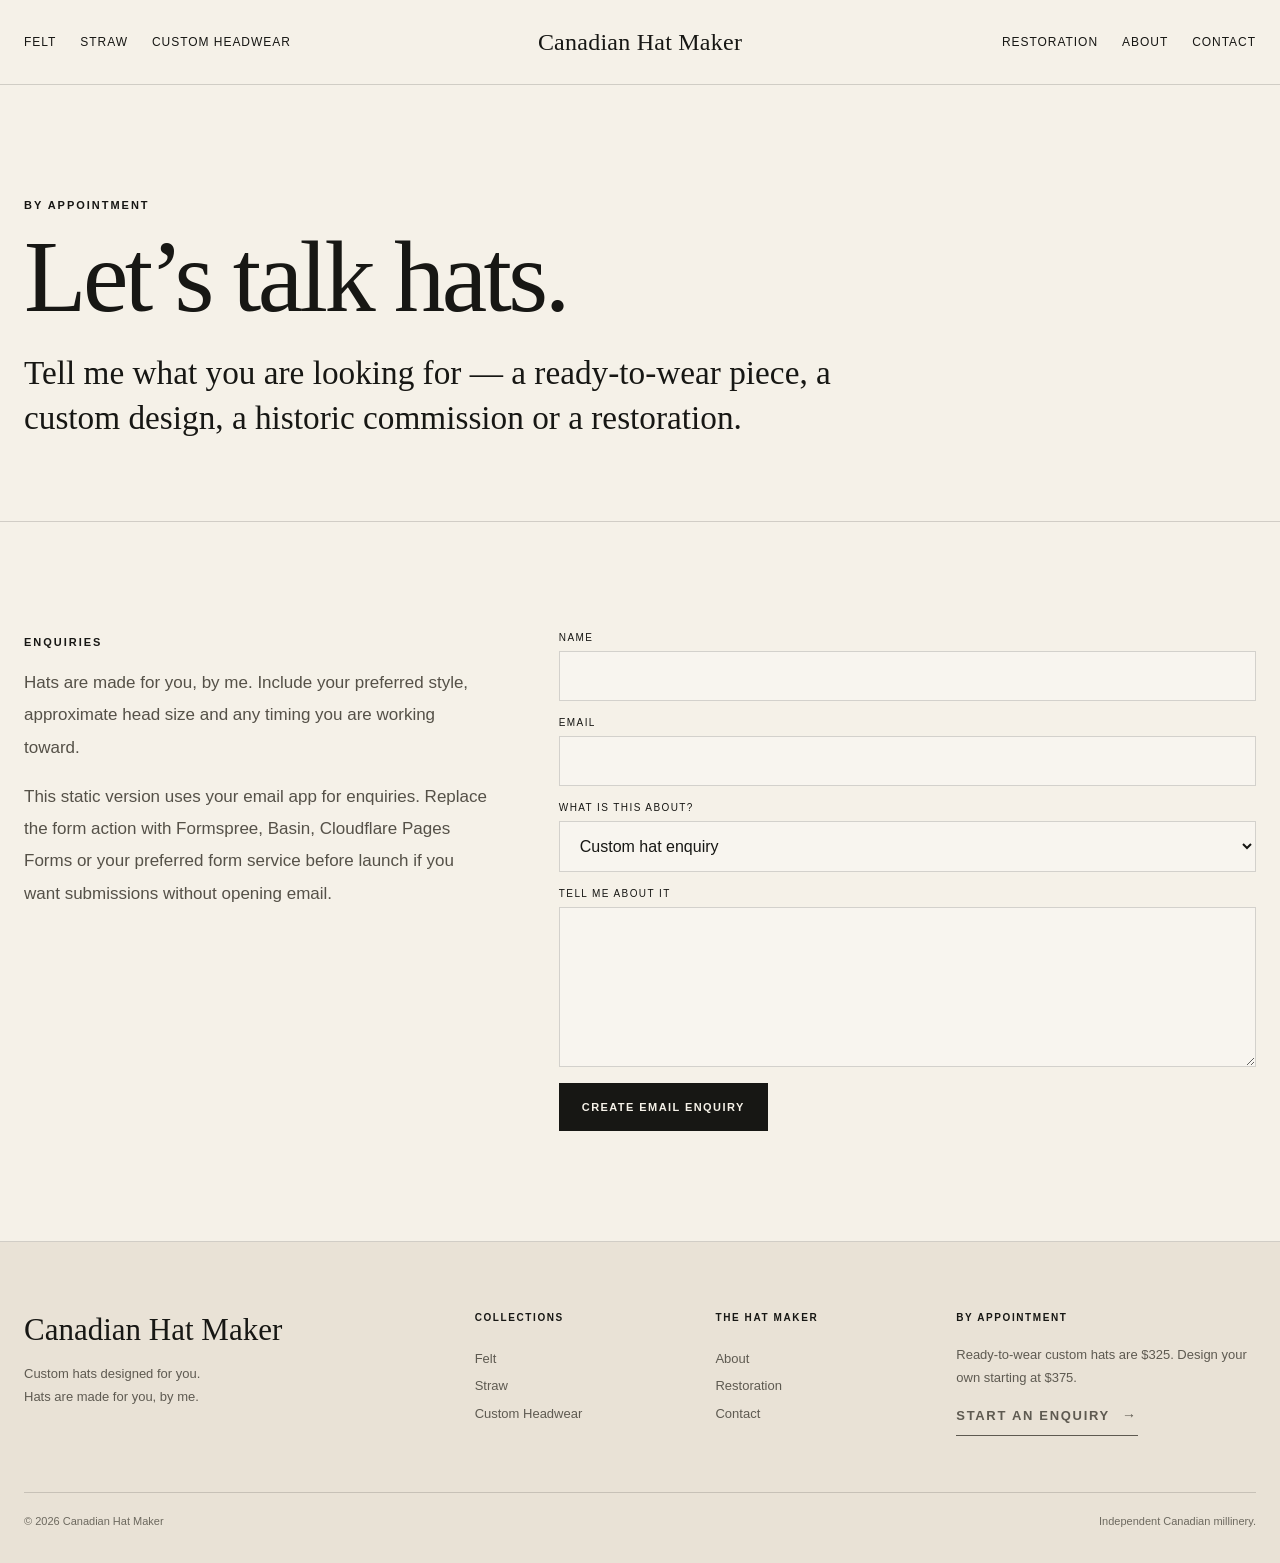
==== contact.html @ 23815677 "Add files via upload" ====
<!doctype html>
<html lang="en">
<head>
<meta charset="utf-8">
<meta name="viewport" content="width=device-width,initial-scale=1">
<meta name="description" content="Canadian Hat Maker — custom felt, straw and commissioned hats, made by hand.">
<title>Contact | Canadian Hat Maker</title>
<link rel="stylesheet" href="styles.css">
</head>
<body>

<header class="header">
  <div class="wrap nav">
    <button class="menu-btn" data-menu-button aria-expanded="false">Menu</button>
    <nav class="nav-left">
      <a href="felt.html">Felt</a><a href="straw.html">Straw</a><a href="custom-headwear.html">Custom Headwear</a>
    </nav>
    <a class="brand" href="index.html">Canadian Hat Maker</a>
    <nav class="nav-right">
      <a href="restoration.html">Restoration</a><a href="about.html">About</a><a href="contact.html">Contact</a>
    </nav>
  </div>
  <nav class="mobile-nav" data-mobile-nav>
    <a href="felt.html">Felt</a><a href="straw.html">Straw</a><a href="custom-headwear.html">Custom Headwear</a>
    <a href="restoration.html">Restoration</a><a href="about.html">About</a><a href="contact.html">Contact</a>
  </nav>
</header>


<main>
<section class="page-hero"><div class="wrap"><span class="eyebrow">By appointment</span><h1 class="page-title">Let’s talk hats.</h1><p class="page-intro">Tell me what you are looking for — a ready-to-wear piece, a custom design, a historic commission or a restoration.</p></div></section>
<section class="section"><div class="wrap contact-grid">
<div><span class="eyebrow">Enquiries</span><div class="prose"><p>Hats are made for you, by me. Include your preferred style, approximate head size and any timing you are working toward.</p><p class="note">This static version uses your email app for enquiries. Replace the form action with Formspree, Basin, Cloudflare Pages Forms or your preferred form service before launch if you want submissions without opening email.</p></div></div>
<form class="contact-form" data-mail-form>
<div class="field"><label for="name">Name</label><input id="name" name="name" required></div>
<div class="field"><label for="email">Email</label><input id="email" name="email" type="email" required></div>
<div class="field"><label for="subject">What is this about?</label><select id="subject" name="subject"><option>Custom hat enquiry</option><option>Felt hat enquiry</option><option>Straw hat enquiry</option><option>Restoration enquiry</option><option>Historic / ceremonial commission</option></select></div>
<div class="field"><label for="message">Tell me about it</label><textarea id="message" name="message" required></textarea></div>
<div><button class="button" type="submit">Create email enquiry</button></div>
</form>
</div></section>
</main>

<footer class="footer">
  <div class="wrap">
    <div class="footer-grid">
      <div>
        <h3>Canadian Hat Maker</h3>
        <p>Custom hats designed for you.<br>Hats are made for you, by me.</p>
      </div>
      <div class="footer-col"><h4>Collections</h4><a href="felt.html">Felt</a><a href="straw.html">Straw</a><a href="custom-headwear.html">Custom Headwear</a></div>
      <div class="footer-col"><h4>The Hat Maker</h4><a href="about.html">About</a><a href="restoration.html">Restoration</a><a href="contact.html">Contact</a></div>
      <div class="newsletter"><h4>By appointment</h4><p>Ready-to-wear custom hats are $325. Design your own starting at $375.</p><a class="text-link" href="contact.html">Start an enquiry</a></div>
    </div>
    <div class="footer-bottom"><span>© <span data-year></span> Canadian Hat Maker</span><span>Independent Canadian millinery.</span></div>
  </div>
</footer>

<script src="script.js"></script>
</body>
</html>
---- styles.css ----
:root{
  --ink:#171714;
  --paper:#f5f1e8;
  --paper-deep:#ebe4d8;
  --white:#fffdf8;
  --line:rgba(23,23,20,.16);
  --muted:#6d6a62;
  --accent:#6d543b;
  --serif:"Iowan Old Style","Palatino Linotype","Book Antiqua",Palatino,Georgia,serif;
  --sans:Inter,ui-sans-serif,-apple-system,BlinkMacSystemFont,"Segoe UI",sans-serif;
  --max:1480px;
}
*{box-sizing:border-box}
html{scroll-behavior:smooth}
body{
  margin:0;
  background:var(--paper);
  color:var(--ink);
  font-family:var(--sans);
  -webkit-font-smoothing:antialiased;
}
img{display:block;width:100%;height:auto}
a{color:inherit;text-decoration:none}
button,input,textarea,select{font:inherit}
.wrap{width:min(calc(100% - 48px),var(--max));margin-inline:auto}
.eyebrow{
  font-size:11px;
  letter-spacing:.18em;
  text-transform:uppercase;
  font-weight:700;
}
.header{
  position:sticky;top:0;z-index:40;
  background:rgba(245,241,232,.94);
  backdrop-filter:blur(14px);
  border-bottom:1px solid var(--line);
}
.nav{
  min-height:84px;
  display:grid;
  grid-template-columns:1fr auto 1fr;
  align-items:center;
  gap:24px;
}
.nav-left,.nav-right{display:flex;align-items:center;gap:24px}
.nav-right{justify-content:flex-end}
.nav a{font-size:12px;letter-spacing:.08em;text-transform:uppercase}
.brand{
  font-family:var(--serif);
  font-size:24px!important;
  letter-spacing:.01em!important;
  text-transform:none!important;
  white-space:nowrap;
}
.menu-btn{display:none;background:none;border:0;padding:8px;font-size:12px;text-transform:uppercase;letter-spacing:.1em}
.mobile-nav{display:none;border-top:1px solid var(--line);padding:20px 24px 28px}
.mobile-nav.open{display:grid;gap:18px}
.mobile-nav a{font-size:13px;letter-spacing:.08em;text-transform:uppercase}

.hero{
  min-height:calc(100vh - 85px);
  display:grid;
  grid-template-columns:1.12fr .88fr;
  border-bottom:1px solid var(--line);
}
.hero-media{min-height:720px;overflow:hidden;background:#c8bba6}
.hero-media img{height:100%;object-fit:cover}
.hero-copy{
  padding:clamp(56px,8vw,132px) clamp(36px,7vw,110px);
  display:flex;flex-direction:column;justify-content:center;
}
.hero h1{
  font-family:var(--serif);
  font-weight:400;
  font-size:clamp(58px,7vw,112px);
  line-height:.88;
  letter-spacing:-.045em;
  margin:18px 0 34px;
}
.hero p{
  max-width:520px;
  font-family:var(--serif);
  font-size:clamp(20px,2vw,29px);
  line-height:1.35;
  margin:0 0 34px;
}
.text-link{
  display:inline-flex;align-items:center;gap:12px;
  width:max-content;
  padding-bottom:7px;border-bottom:1px solid currentColor;
  text-transform:uppercase;letter-spacing:.13em;font-size:11px;font-weight:700;
}
.text-link:after{content:"→";font-size:14px;transition:transform .2s ease}
.text-link:hover:after{transform:translateX(4px)}
.section{padding:110px 0;border-bottom:1px solid var(--line)}
.section-head{
  display:grid;grid-template-columns:1fr 1fr;gap:40px;align-items:end;margin-bottom:50px
}
.section-head h2,.editorial-title,.page-title{
  font-family:var(--serif);font-weight:400;letter-spacing:-.035em;
  margin:0;
}
.section-head h2{font-size:clamp(54px,6vw,94px);line-height:.9}
.section-head p{max-width:520px;margin:0 0 4px auto;font-size:15px;line-height:1.75;color:var(--muted)}
.product-grid{display:grid;grid-template-columns:repeat(3,1fr);gap:22px}
.product{min-width:0}
.product-media{aspect-ratio:4/5;overflow:hidden;background:var(--paper-deep)}
.product-media img{height:100%;object-fit:cover;transition:transform .6s cubic-bezier(.2,.7,.2,1)}
.product:hover .product-media img{transform:scale(1.025)}
.product-meta{display:grid;grid-template-columns:1fr auto;gap:16px;padding:16px 2px 0}
.product h3{font-family:var(--serif);font-size:22px;font-weight:400;margin:0}
.product-price{font-size:12px;letter-spacing:.08em;margin-top:4px;color:var(--muted)}
.product .ask{font-size:11px;letter-spacing:.12em;text-transform:uppercase;padding-top:4px}
.editorial-grid{
  display:grid;
  grid-template-columns:repeat(4,1fr);
  gap:1px;
  background:var(--line);
  border:1px solid var(--line);
}
.editorial-card{position:relative;min-height:560px;background:#bbb;overflow:hidden}
.editorial-card img{height:100%;object-fit:cover}
.editorial-card:after{
  content:"";position:absolute;inset:0;
  background:linear-gradient(to top,rgba(0,0,0,.5),transparent 55%);
}
.editorial-card .caption{position:absolute;z-index:2;left:24px;right:24px;bottom:24px;color:white}
.editorial-card .caption span{display:block;font-size:10px;text-transform:uppercase;letter-spacing:.16em;margin-bottom:7px}
.editorial-card .caption strong{font-family:var(--serif);font-size:24px;font-weight:400}
.split{
  display:grid;grid-template-columns:1fr 1fr;min-height:650px;border-bottom:1px solid var(--line)
}
.split-media{overflow:hidden;background:var(--paper-deep)}
.split-media img{height:100%;object-fit:cover}
.split-copy{padding:80px clamp(36px,7vw,110px);display:flex;flex-direction:column;justify-content:center}
.split-copy h2{font-family:var(--serif);font-size:clamp(52px,5vw,82px);line-height:.94;font-weight:400;margin:16px 0 28px}
.split-copy p{max-width:520px;line-height:1.75;color:var(--muted);margin:0 0 30px}
.quote{
  padding:120px 24px;text-align:center;border-bottom:1px solid var(--line);background:var(--ink);color:var(--paper)
}
.quote blockquote{
  font-family:var(--serif);font-size:clamp(42px,6vw,90px);line-height:1.04;
  max-width:1200px;margin:0 auto 30px;letter-spacing:-.035em
}
.quote cite{font-style:normal;font-size:11px;text-transform:uppercase;letter-spacing:.17em}
.gallery-grid{display:grid;grid-template-columns:repeat(5,1fr);gap:10px}
.gallery-item{position:relative;aspect-ratio:4/5;overflow:hidden;background:var(--paper-deep)}
.gallery-item img{height:100%;object-fit:cover;transition:transform .5s}
.gallery-item:hover img{transform:scale(1.03)}
.cta{
  display:grid;grid-template-columns:1.2fr .8fr;gap:40px;align-items:end
}
.cta h2{font-family:var(--serif);font-size:clamp(52px,6vw,90px);line-height:.95;font-weight:400;margin:0}
.cta-right{max-width:520px;margin-left:auto}
.cta-right p{line-height:1.7;color:var(--muted);margin:0 0 26px}
.button{
  display:inline-flex;align-items:center;justify-content:center;
  min-height:48px;padding:0 22px;border:1px solid var(--ink);
  text-transform:uppercase;letter-spacing:.13em;font-size:11px;font-weight:700;
  background:var(--ink);color:var(--paper)
}
.button.outline{background:transparent;color:var(--ink)}
.footer{padding:70px 0 36px;background:#e9e2d6}
.footer-grid{display:grid;grid-template-columns:1.35fr .65fr .65fr 1fr;gap:46px}
.footer h3{font-family:var(--serif);font-size:31px;font-weight:400;margin:0 0 14px}
.footer h4{font-size:10px;letter-spacing:.16em;text-transform:uppercase;margin:0 0 20px}
.footer p,.footer a{font-size:13px;line-height:1.8;color:#5e5a51}
.footer-col{display:grid;align-content:start;gap:4px}
.footer-bottom{margin-top:56px;padding-top:22px;border-top:1px solid var(--line);display:flex;justify-content:space-between;gap:20px;font-size:11px;color:#6d695f}
.page-hero{padding:110px 0 80px;border-bottom:1px solid var(--line)}
.page-title{font-size:clamp(64px,8vw,120px);line-height:.9;margin-top:18px}
.page-intro{font-family:var(--serif);font-size:clamp(22px,2.6vw,38px);line-height:1.35;max-width:900px;margin:28px 0 0}
.prose{max-width:820px}
.prose p{font-size:17px;line-height:1.9;color:#555148}
.contact-grid{display:grid;grid-template-columns:.8fr 1.2fr;gap:70px}
.contact-form{display:grid;gap:16px}
.field{display:grid;gap:8px}
.field label{font-size:10px;letter-spacing:.14em;text-transform:uppercase}
.field input,.field textarea,.field select{
  width:100%;border:1px solid var(--line);background:rgba(255,255,255,.28);
  padding:15px 16px;color:var(--ink);outline:none
}
.field textarea{min-height:160px;resize:vertical}
.note{font-size:12px;color:var(--muted);line-height:1.6}
.small-grid{display:grid;grid-template-columns:repeat(2,1fr);gap:22px}
.feature-card{border-top:1px solid var(--ink);padding-top:18px}
.feature-card h3{font-family:var(--serif);font-weight:400;font-size:30px;margin:0 0 12px}
.feature-card p{color:var(--muted);line-height:1.7;margin:0}
@media(max-width:1100px){
  .nav-left,.nav-right{display:none}.menu-btn{display:block}.nav{grid-template-columns:1fr auto 1fr}.menu-btn{justify-self:start}
  .hero{grid-template-columns:1fr}.hero-media{min-height:68vh}.hero-copy{padding:72px 32px}
  .product-grid{grid-template-columns:repeat(2,1fr)}
  .editorial-grid{grid-template-columns:repeat(2,1fr)}
  .gallery-grid{grid-template-columns:repeat(3,1fr)}
  .footer-grid{grid-template-columns:1.3fr 1fr 1fr}
  .footer-grid .newsletter{grid-column:1/-1}
}
@media(max-width:760px){
  .wrap{width:min(calc(100% - 30px),var(--max))}
  .nav{min-height:70px}.brand{font-size:20px!important}
  .hero{min-height:auto}.hero-media{min-height:58vh}.hero h1{font-size:58px}
  .section{padding:76px 0}.section-head{grid-template-columns:1fr;gap:22px}.section-head p{margin:0}
  .product-grid{grid-template-columns:1fr 1fr;gap:12px}.product h3{font-size:18px}.product-meta{display:block}.product .ask{display:block;margin-top:8px}
  .editorial-grid{grid-template-columns:1fr 1fr}.editorial-card{min-height:400px}
  .split{grid-template-columns:1fr}.split-media{min-height:58vh}.split-copy{padding:62px 24px}
  .gallery-grid{grid-template-columns:1fr 1fr;gap:8px}
  .cta{grid-template-columns:1fr;align-items:start}.cta-right{margin:0}
  .footer-grid{grid-template-columns:1fr 1fr}.footer-grid>div:first-child,.footer-grid .newsletter{grid-column:1/-1}
  .footer-bottom{flex-direction:column}
  .contact-grid{grid-template-columns:1fr}.small-grid{grid-template-columns:1fr}
}
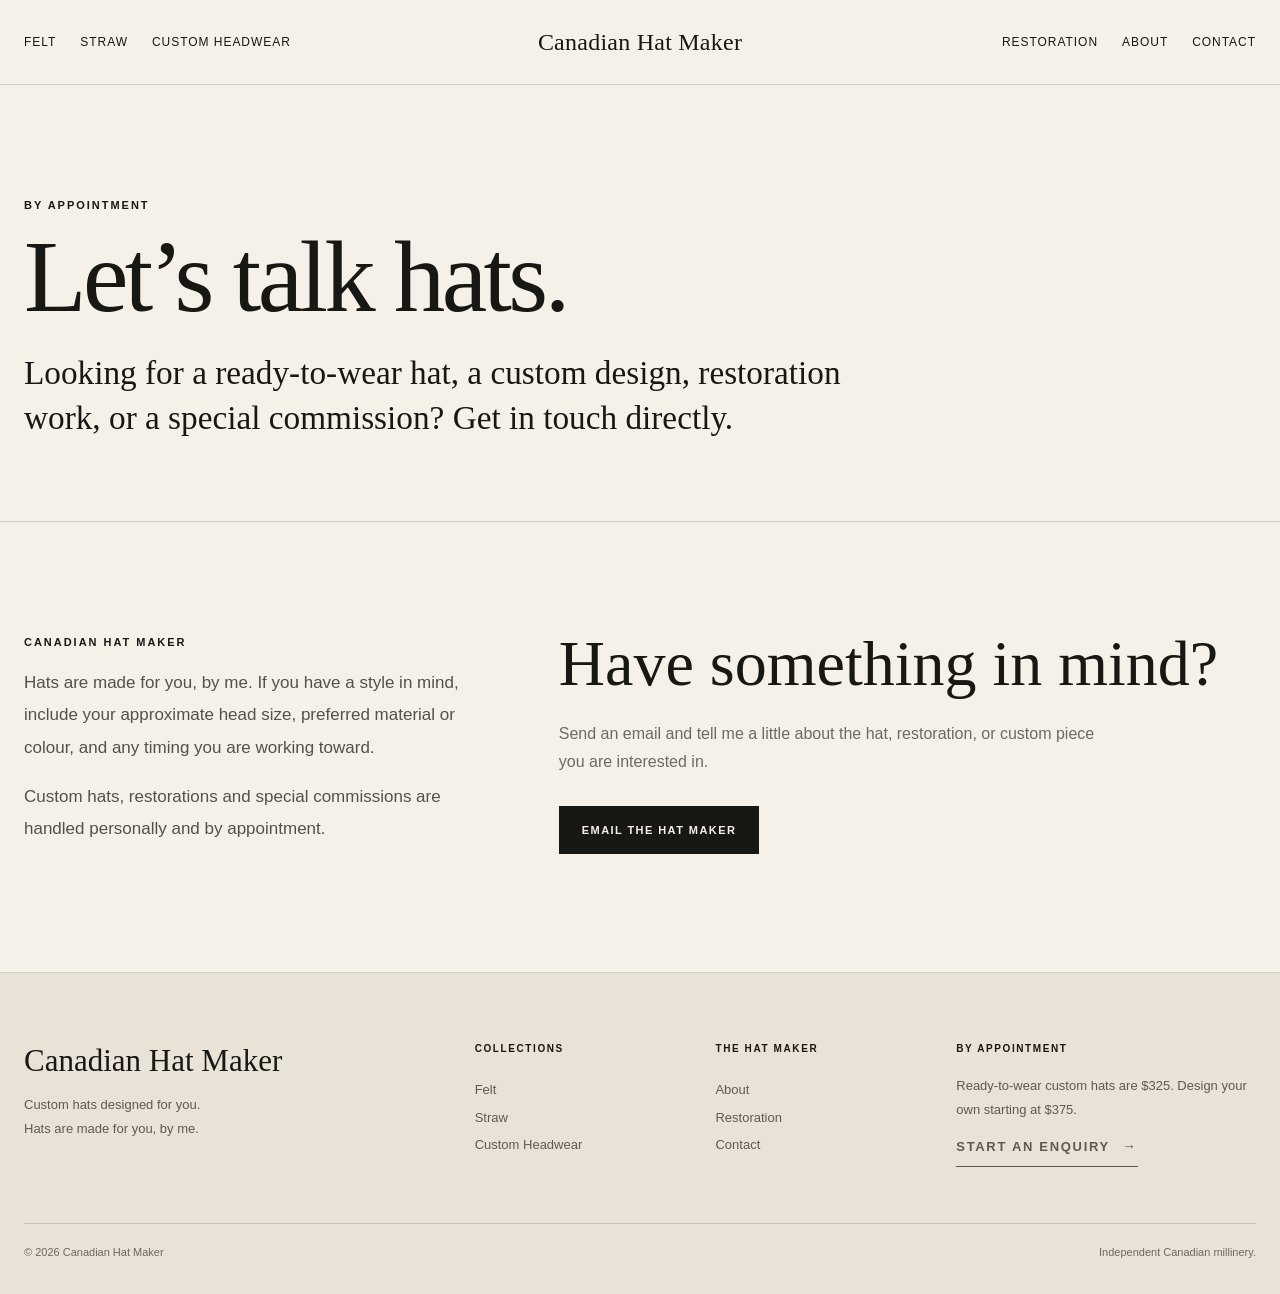
==== commit 668ebcfe: "Add files via upload" ====
--- a/contact.html
+++ b/contact.html
@@ -3,7 +3,7 @@
 <head>
 <meta charset="utf-8">
 <meta name="viewport" content="width=device-width,initial-scale=1">
-<meta name="description" content="Canadian Hat Maker — custom felt, straw and commissioned hats, made by hand.">
+<meta name="description" content="Contact Canadian Hat Maker for custom felt, straw, restoration and commissioned hats.">
 <title>Contact | Canadian Hat Maker</title>
 <link rel="stylesheet" href="styles.css">
 </head>
@@ -13,32 +13,76 @@
   <div class="wrap nav">
     <button class="menu-btn" data-menu-button aria-expanded="false">Menu</button>
     <nav class="nav-left">
-      <a href="felt.html">Felt</a><a href="straw.html">Straw</a><a href="custom-headwear.html">Custom Headwear</a>
+      <a href="felt.html">Felt</a>
+      <a href="straw.html">Straw</a>
+      <a href="custom-headwear.html">Custom Headwear</a>
     </nav>
     <a class="brand" href="index.html">Canadian Hat Maker</a>
     <nav class="nav-right">
-      <a href="restoration.html">Restoration</a><a href="about.html">About</a><a href="contact.html">Contact</a>
+      <a href="restoration.html">Restoration</a>
+      <a href="about.html">About</a>
+      <a href="contact.html">Contact</a>
     </nav>
   </div>
+
   <nav class="mobile-nav" data-mobile-nav>
-    <a href="felt.html">Felt</a><a href="straw.html">Straw</a><a href="custom-headwear.html">Custom Headwear</a>
-    <a href="restoration.html">Restoration</a><a href="about.html">About</a><a href="contact.html">Contact</a>
+    <a href="felt.html">Felt</a>
+    <a href="straw.html">Straw</a>
+    <a href="custom-headwear.html">Custom Headwear</a>
+    <a href="restoration.html">Restoration</a>
+    <a href="about.html">About</a>
+    <a href="contact.html">Contact</a>
   </nav>
 </header>
 
+<main>
+  <section class="page-hero">
+    <div class="wrap">
+      <span class="eyebrow">By appointment</span>
+      <h1 class="page-title">Let’s talk hats.</h1>
+      <p class="page-intro">
+        Looking for a ready-to-wear hat, a custom design, restoration work,
+        or a special commission? Get in touch directly.
+      </p>
+    </div>
+  </section>
 
-<main>
-<section class="page-hero"><div class="wrap"><span class="eyebrow">By appointment</span><h1 class="page-title">Let’s talk hats.</h1><p class="page-intro">Tell me what you are looking for — a ready-to-wear piece, a custom design, a historic commission or a restoration.</p></div></section>
-<section class="section"><div class="wrap contact-grid">
-<div><span class="eyebrow">Enquiries</span><div class="prose"><p>Hats are made for you, by me. Include your preferred style, approximate head size and any timing you are working toward.</p><p class="note">This static version uses your email app for enquiries. Replace the form action with Formspree, Basin, Cloudflare Pages Forms or your preferred form service before launch if you want submissions without opening email.</p></div></div>
-<form class="contact-form" data-mail-form>
-<div class="field"><label for="name">Name</label><input id="name" name="name" required></div>
-<div class="field"><label for="email">Email</label><input id="email" name="email" type="email" required></div>
-<div class="field"><label for="subject">What is this about?</label><select id="subject" name="subject"><option>Custom hat enquiry</option><option>Felt hat enquiry</option><option>Straw hat enquiry</option><option>Restoration enquiry</option><option>Historic / ceremonial commission</option></select></div>
-<div class="field"><label for="message">Tell me about it</label><textarea id="message" name="message" required></textarea></div>
-<div><button class="button" type="submit">Create email enquiry</button></div>
-</form>
-</div></section>
+  <section class="section">
+    <div class="wrap contact-grid">
+      <div>
+        <span class="eyebrow">Canadian Hat Maker</span>
+        <div class="prose">
+          <p>
+            Hats are made for you, by me. If you have a style in mind,
+            include your approximate head size, preferred material or colour,
+            and any timing you are working toward.
+          </p>
+          <p>
+            Custom hats, restorations and special commissions are handled
+            personally and by appointment.
+          </p>
+        </div>
+      </div>
+
+      <div>
+        <h2 style="font-family:var(--serif);font-size:clamp(42px,5vw,72px);font-weight:400;line-height:1;margin:0 0 24px;">
+          Have something in mind?
+        </h2>
+
+        <p style="max-width:560px;line-height:1.75;color:var(--muted);margin:0 0 30px;">
+          Send an email and tell me a little about the hat, restoration,
+          or custom piece you are interested in.
+        </p>
+
+        <!-- REPLACE THE EMAIL ADDRESS BELOW WITH THE CLIENT'S REAL EMAIL -->
+        <a
+          class="button"
+          href="mailto:YOURCLIENTEMAIL@example.com?subject=Canadian%20Hat%20Maker%20Enquiry">
+          Email the Hat Maker
+        </a>
+      </div>
+    </div>
+  </section>
 </main>
 
 <footer class="footer">
@@ -48,14 +92,35 @@
         <h3>Canadian Hat Maker</h3>
         <p>Custom hats designed for you.<br>Hats are made for you, by me.</p>
       </div>
-      <div class="footer-col"><h4>Collections</h4><a href="felt.html">Felt</a><a href="straw.html">Straw</a><a href="custom-headwear.html">Custom Headwear</a></div>
-      <div class="footer-col"><h4>The Hat Maker</h4><a href="about.html">About</a><a href="restoration.html">Restoration</a><a href="contact.html">Contact</a></div>
-      <div class="newsletter"><h4>By appointment</h4><p>Ready-to-wear custom hats are $325. Design your own starting at $375.</p><a class="text-link" href="contact.html">Start an enquiry</a></div>
+
+      <div class="footer-col">
+        <h4>Collections</h4>
+        <a href="felt.html">Felt</a>
+        <a href="straw.html">Straw</a>
+        <a href="custom-headwear.html">Custom Headwear</a>
+      </div>
+
+      <div class="footer-col">
+        <h4>The Hat Maker</h4>
+        <a href="about.html">About</a>
+        <a href="restoration.html">Restoration</a>
+        <a href="contact.html">Contact</a>
+      </div>
+
+      <div class="newsletter">
+        <h4>By appointment</h4>
+        <p>Ready-to-wear custom hats are $325. Design your own starting at $375.</p>
+        <a class="text-link" href="contact.html">Start an enquiry</a>
+      </div>
     </div>
-    <div class="footer-bottom"><span>© <span data-year></span> Canadian Hat Maker</span><span>Independent Canadian millinery.</span></div>
+
+    <div class="footer-bottom">
+      <span>© <span data-year></span> Canadian Hat Maker</span>
+      <span>Independent Canadian millinery.</span>
+    </div>
   </div>
 </footer>
 
 <script src="script.js"></script>
 </body>
-</html>+</html>
